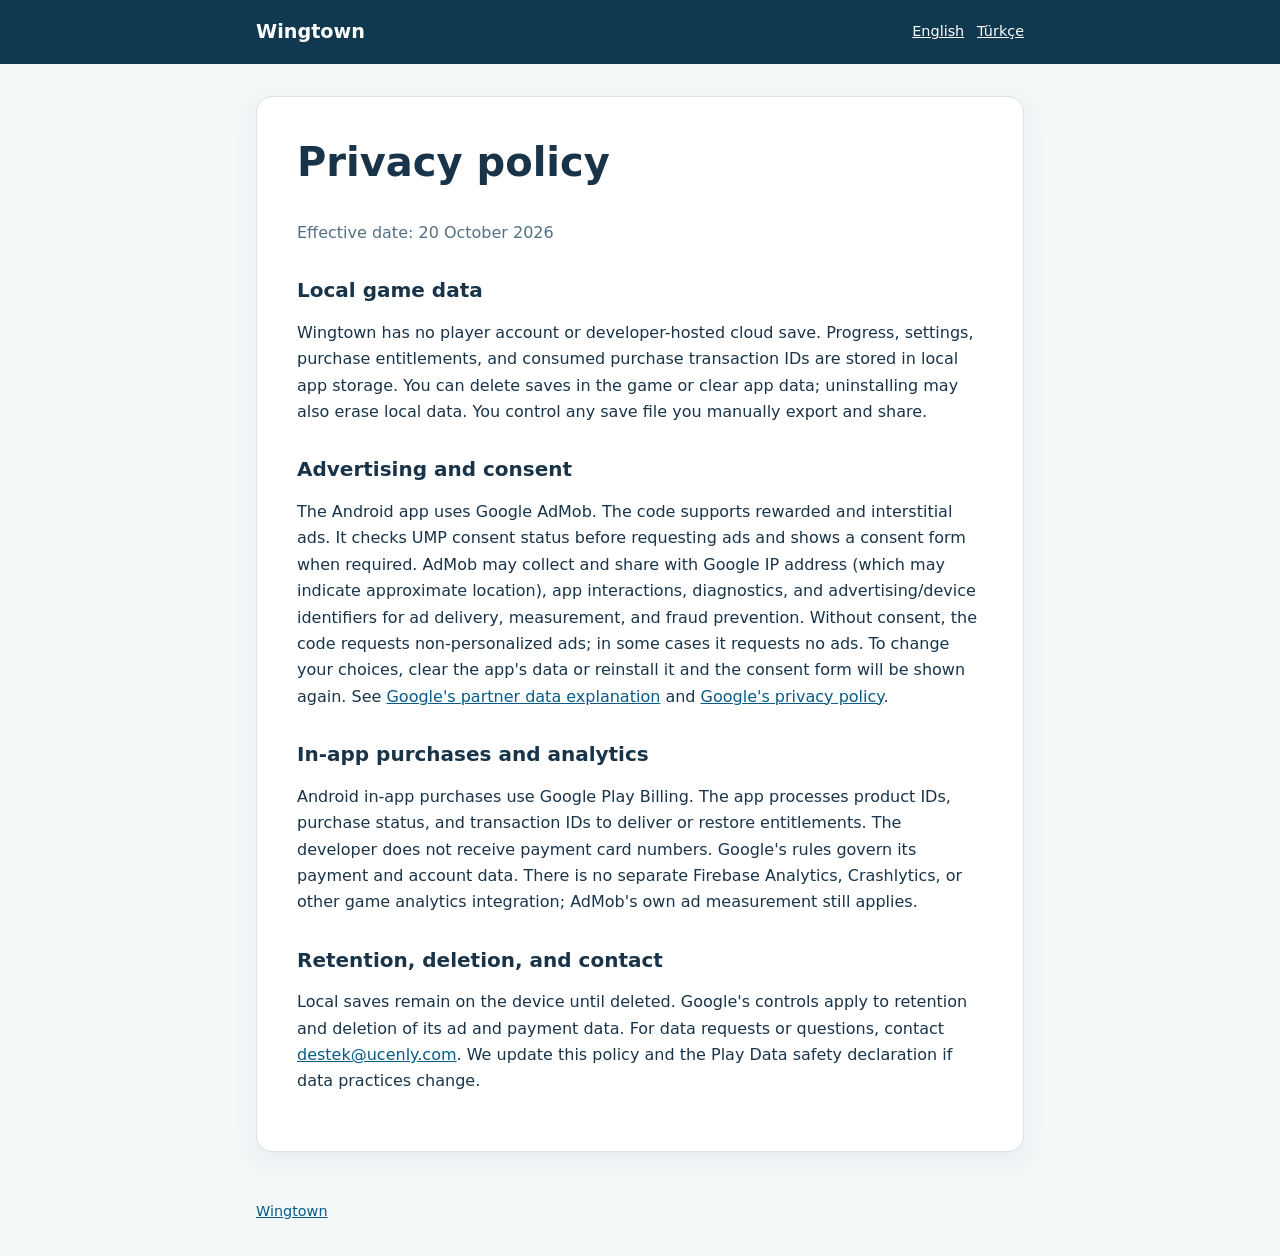
==== privacy/index.html @ 804c9563 "Wingtown privacy policy pages" ====
<!doctype html>
<html lang="en">
  <head>
    <meta charset="utf-8" />
    <meta name="viewport" content="width=device-width, initial-scale=1" />
    <meta name="description" content="Wingtown privacy policy for the Android idle airport game." />
    <title>Privacy Policy — Wingtown</title>
    <link rel="stylesheet" href="../styles.css" />
  </head>
  <body>
    <header>
      <div class="wrap">
        <a class="brand" href="../">Wingtown</a>
        <nav aria-label="Language and privacy">
          <a href="./" aria-current="page">English</a>
          <a href="../gizlilik/" lang="tr">Türkçe</a>
        </nav>
      </div>
    </header>
    <main class="wrap">
      <article>
        <h1>Privacy policy</h1>
        <p class="muted">Effective date: 20 October 2026</p>

        <h2>Local game data</h2>
        <p>Wingtown has no player account or developer-hosted cloud save. Progress, settings, purchase entitlements,
          and consumed purchase transaction IDs are stored in local app storage. You can delete saves in the game or
          clear app data; uninstalling may also erase local data. You control any save file you manually export and
          share.</p>

        <h2>Advertising and consent</h2>
        <p>The Android app uses Google AdMob. The code supports rewarded and interstitial ads. It checks UMP consent
          status before requesting ads and shows a consent form when required. AdMob may collect and share with
          Google IP address (which may indicate approximate location), app interactions, diagnostics, and
          advertising/device identifiers for ad delivery, measurement, and fraud prevention. Without consent, the
          code requests non-personalized ads; in some cases it requests no ads. To change your choices, clear the app's data or reinstall it and the consent form will be shown again. See <a
          href="https://policies.google.com/technologies/partner-sites">Google's partner data explanation</a> and <a
          href="https://policies.google.com/privacy">Google's privacy policy</a>.</p>

        <h2>In-app purchases and analytics</h2>
        <p>Android in-app purchases use Google Play Billing. The app processes product IDs, purchase status, and
          transaction IDs to deliver or restore entitlements. The developer does not receive payment card numbers.
          Google's rules govern its payment and account data. There is no separate Firebase Analytics, Crashlytics,
          or other game analytics integration; AdMob's own ad measurement still applies.</p>

        <h2>Retention, deletion, and contact</h2>
        <p>Local saves remain on the device until deleted. Google's controls apply to retention and deletion of its
          ad and payment data. For data requests or questions, contact <a
          href="mailto:destek@ucenly.com">destek@ucenly.com</a>. We update this policy and the Play Data safety
          declaration if data practices change.</p>
      </article>
    </main>
    <footer class="wrap"><a href="../">Wingtown</a></footer>
  </body>
</html>
---- styles.css ----
:root {
  color-scheme: light;
  font-family: system-ui, -apple-system, BlinkMacSystemFont, "Segoe UI", sans-serif;
  line-height: 1.65;
  color: #193449;
  background: #f3f7f8;
}

* {
  box-sizing: border-box;
}

body {
  margin: 0;
}

a {
  color: #075b86;
}

a:focus-visible {
  outline: 3px solid #e6a33c;
  outline-offset: 3px;
}

.wrap {
  width: min(100% - 2rem, 48rem);
  margin: 0 auto;
}

header {
  background: #10384e;
  color: #fff;
}

header .wrap {
  display: flex;
  align-items: center;
  justify-content: space-between;
  gap: 1rem;
  padding: 1rem 0;
}

header a {
  color: #fff;
}

.brand {
  font-size: 1.2rem;
  font-weight: 750;
  text-decoration: none;
}

nav {
  display: flex;
  flex-wrap: wrap;
  gap: 0.8rem;
  font-size: 0.9rem;
}

main {
  padding: 2rem 0 3rem;
}

article {
  padding: clamp(1.25rem, 4vw, 2.5rem);
  border: 1px solid #d8e4e9;
  border-radius: 1rem;
  background: #fff;
  box-shadow: 0 8px 25px rgb(15 55 75 / 6%);
}

h1,
h2 {
  line-height: 1.25;
}

h1 {
  margin-top: 0;
  font-size: clamp(1.8rem, 5vw, 2.5rem);
}

h2 {
  margin-top: 2rem;
  font-size: 1.25rem;
}

.muted {
  color: #527083;
}

footer {
  padding: 0 0 2rem;
  font-size: 0.9rem;
}

@media (max-width: 30rem) {
  header .wrap {
    align-items: flex-start;
    flex-direction: column;
  }
}
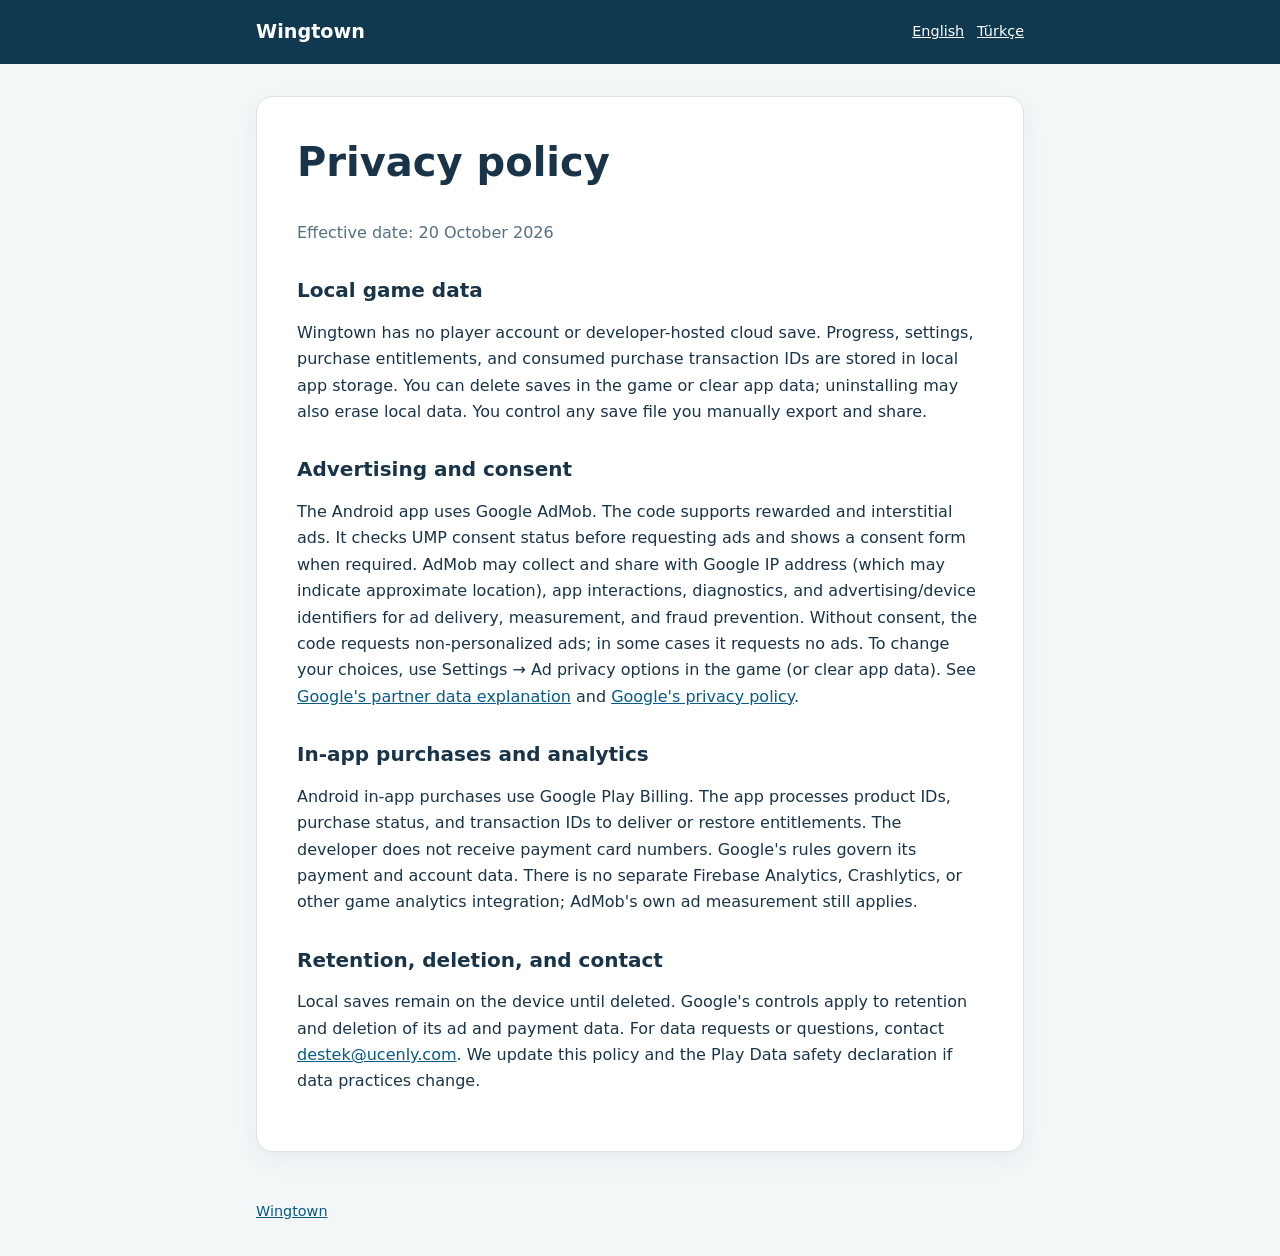
==== commit b91e482c: "Gizlilik: reklam tercihleri Ayarlar'dan değiştirilebilir" ====
--- a/privacy/index.html
+++ b/privacy/index.html
@@ -33,7 +33,7 @@
           status before requesting ads and shows a consent form when required. AdMob may collect and share with
           Google IP address (which may indicate approximate location), app interactions, diagnostics, and
           advertising/device identifiers for ad delivery, measurement, and fraud prevention. Without consent, the
-          code requests non-personalized ads; in some cases it requests no ads. To change your choices, clear the app's data or reinstall it and the consent form will be shown again. See <a
+          code requests non-personalized ads; in some cases it requests no ads. To change your choices, use Settings → Ad privacy options in the game (or clear app data). See <a
           href="https://policies.google.com/technologies/partner-sites">Google's partner data explanation</a> and <a
           href="https://policies.google.com/privacy">Google's privacy policy</a>.</p>
 
